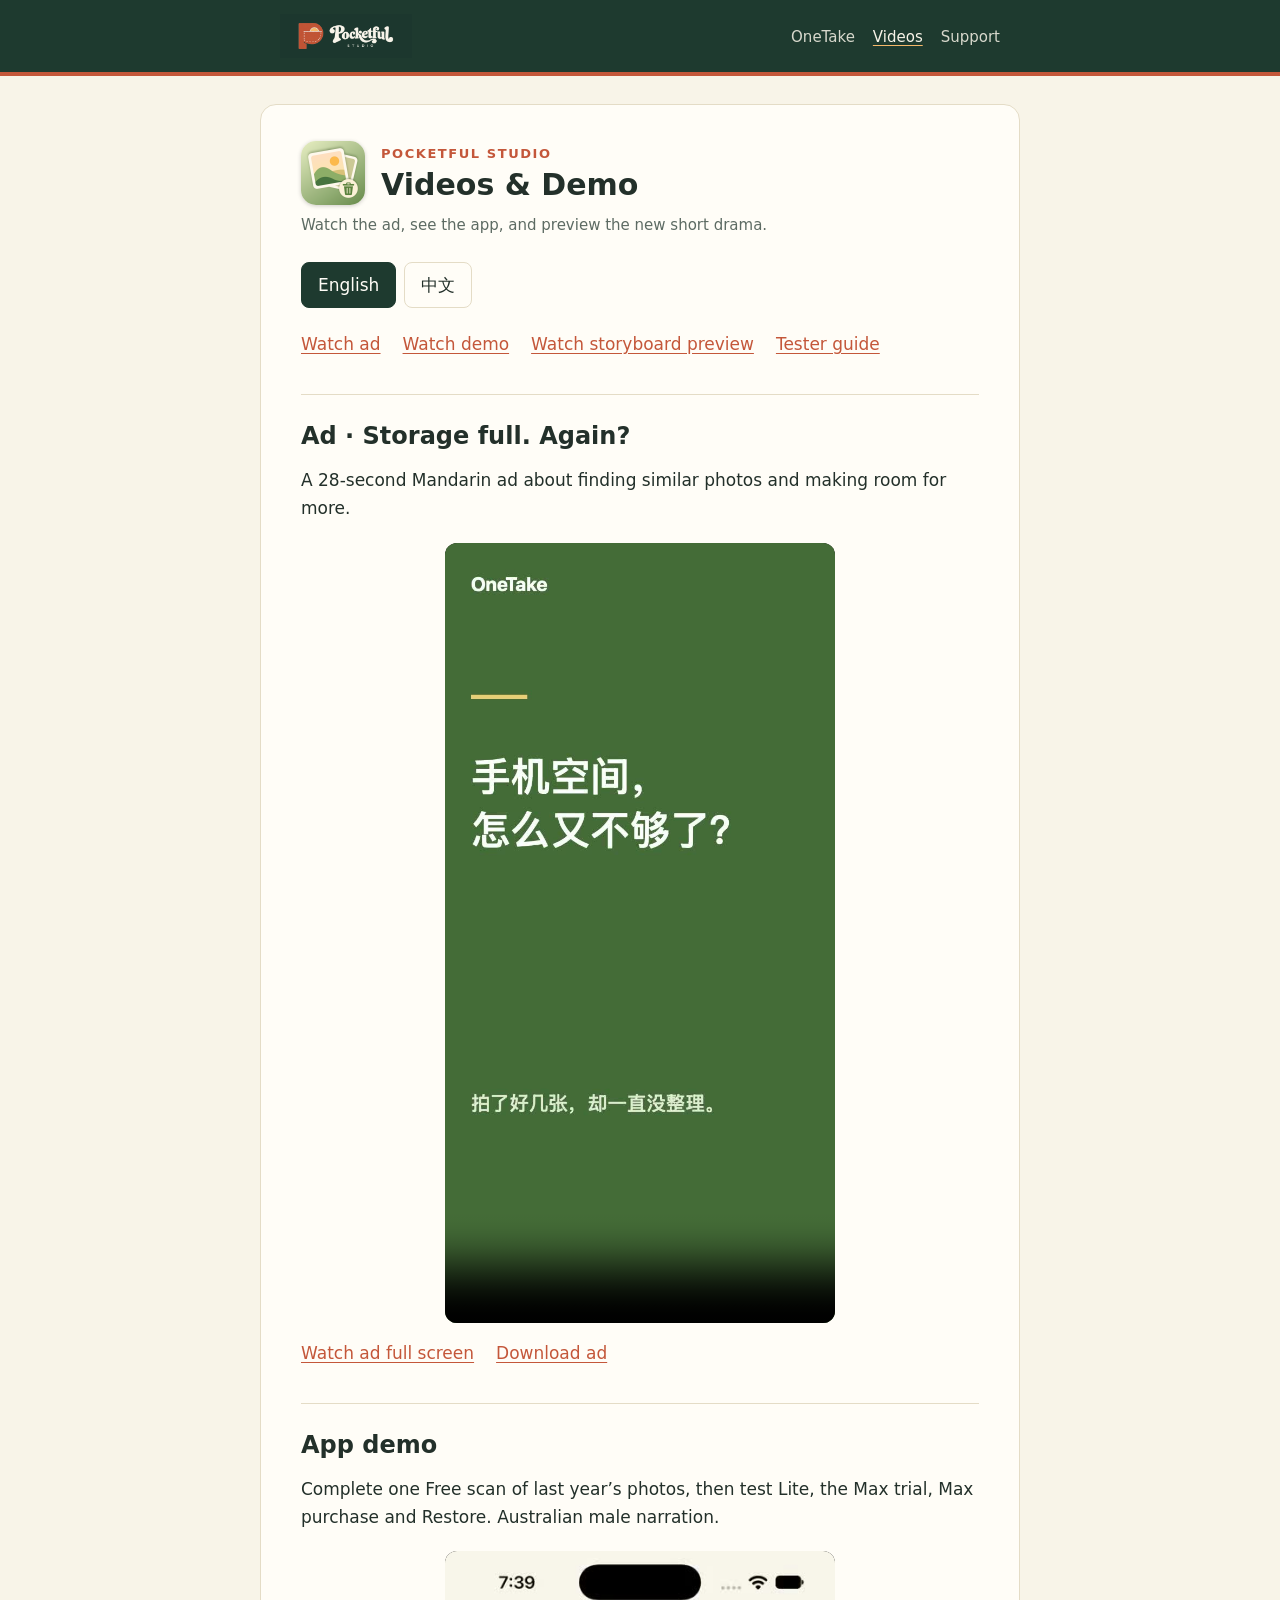
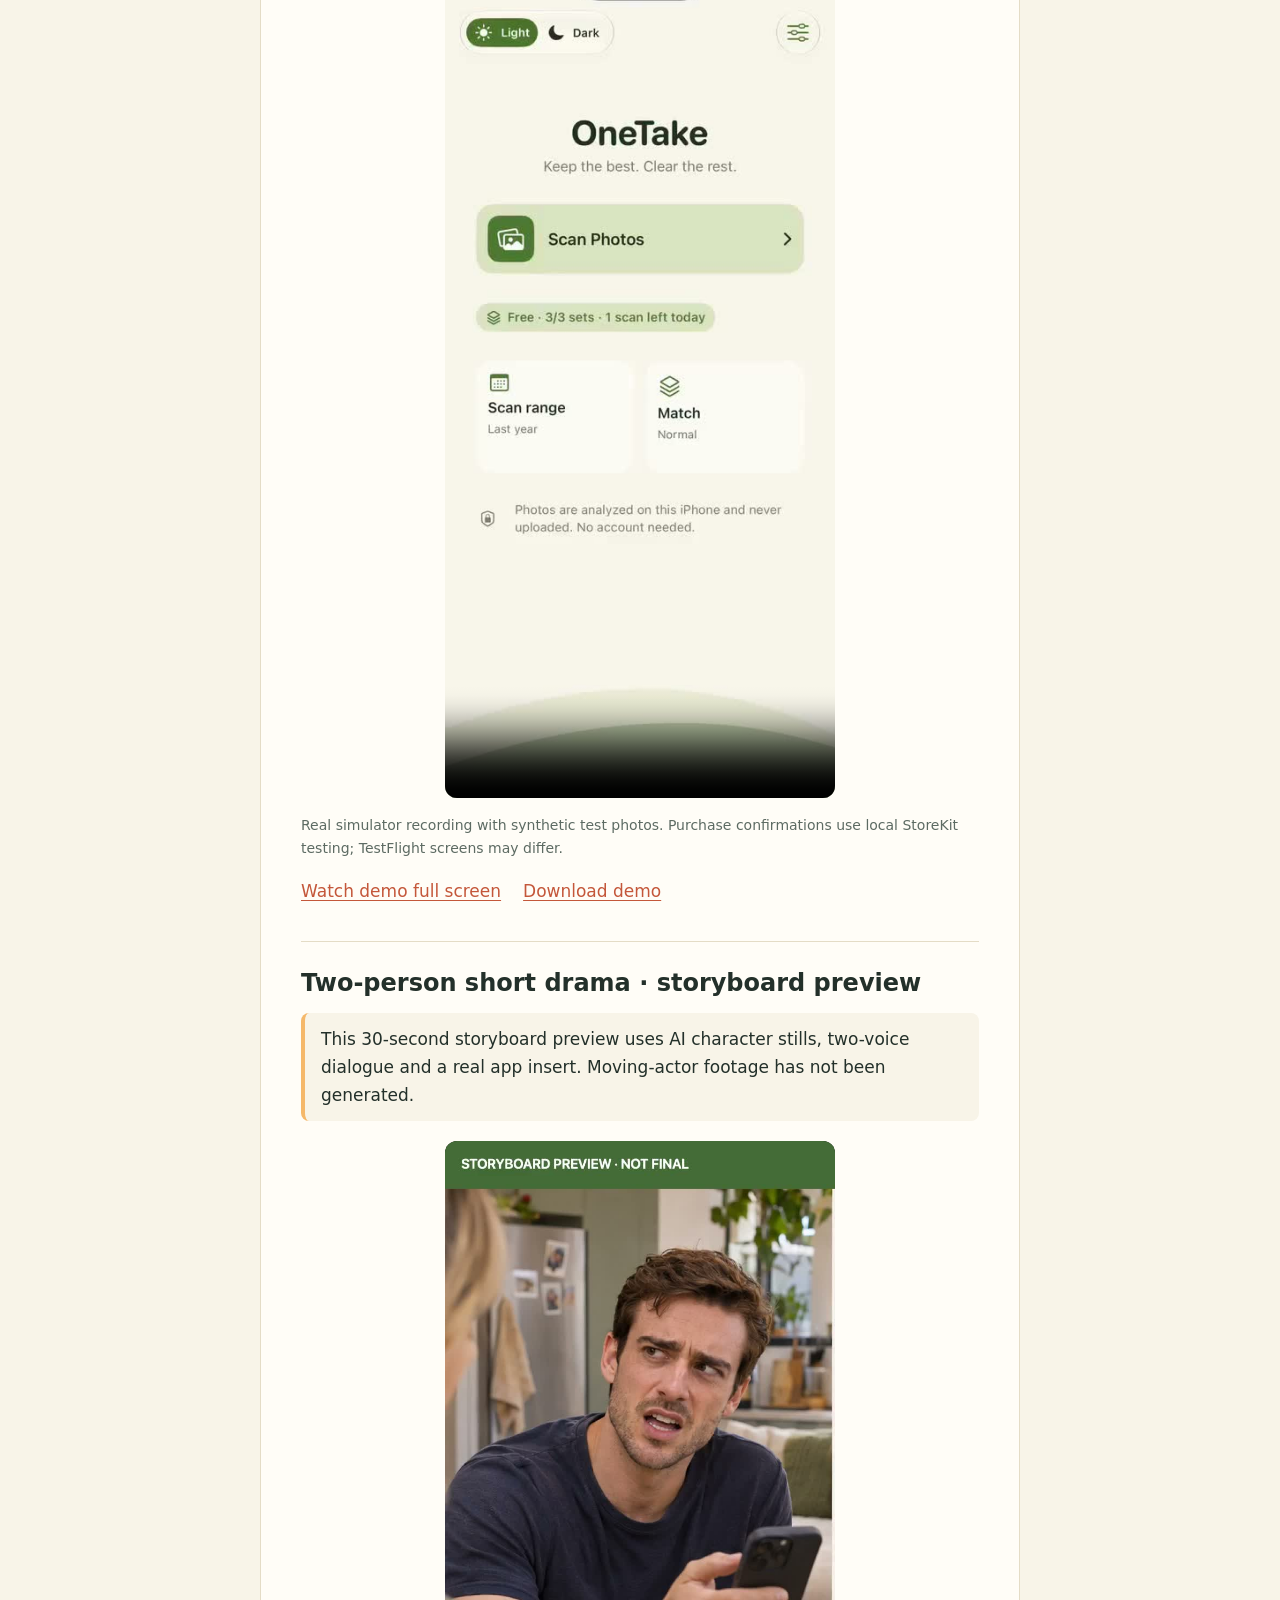
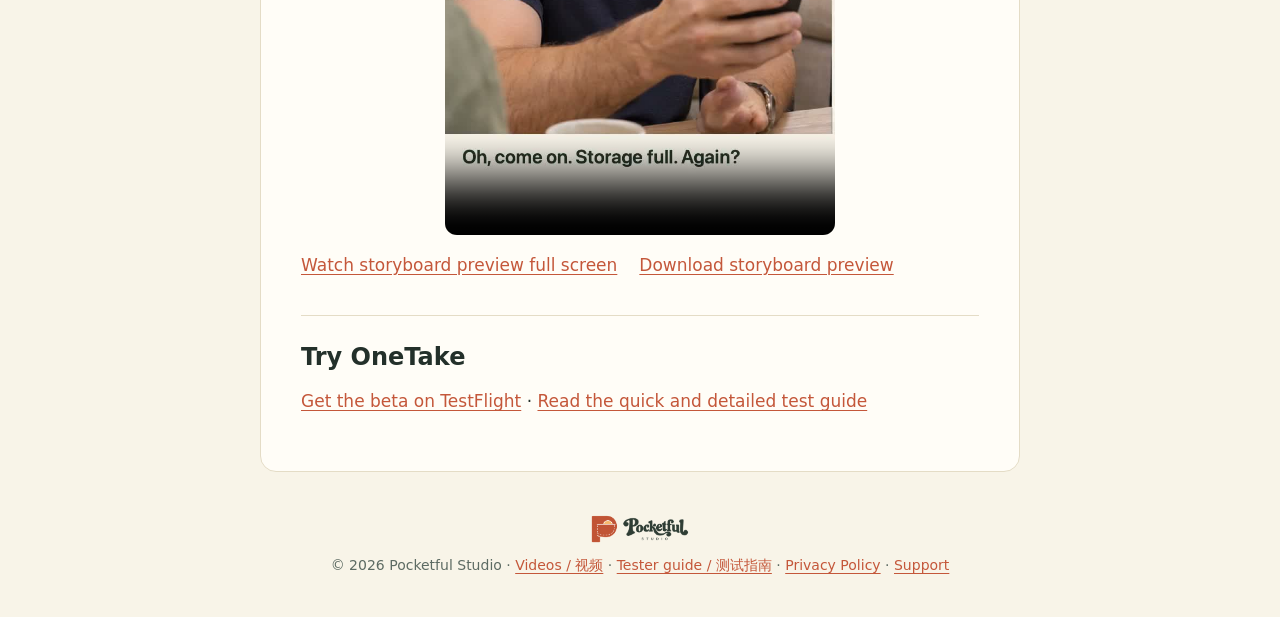
==== demo.html @ b0e09c46 "Publish public OneTake video gallery and bilingual tester guide" ====
<!doctype html><html lang="en"><head><meta charset="utf-8"><meta name="viewport" content="width=device-width,initial-scale=1"><meta name="description" content="OneTake ads, narrated English and Chinese demos, and short-drama storyboard previews."><title>Videos & Demo | OneTake · Pocketful Studio</title><link rel="icon" href="assets/favicon.ico"><link rel="apple-touch-icon" href="assets/apple-touch-icon.png"><link rel="stylesheet" href="style.css"><link rel="stylesheet" href="media.css"></head><body><header class="top"><div class="top-inner"><a href="index.html"><img src="assets/pocketful-logo-dark.png" alt="Pocketful Studio"></a><nav><a href="index.html">OneTake</a><a href="demo.html" aria-current="page">Videos</a><a href="support.html">Support</a></nav></div></header><main class="media-page"><div class="doc-head"><img src="assets/onetake-icon.png" alt="OneTake app icon"><div><p class="eyebrow">Pocketful Studio</p><h1 data-language="en">Videos & Demo</h1><h1 data-language="zh" hidden>广告与 Demo</h1></div></div><p class="meta" data-language="en">Watch the ad, see the app, and preview the new short drama.</p><p class="meta" data-language="zh" hidden>观看广告、了解实际操作，预览新的双人短剧。</p><div class="language" role="group" aria-label="Language"><button type="button" data-lang="en" aria-pressed="true">English</button><button type="button" data-lang="zh" aria-pressed="false">中文</button></div><article data-language="en"><nav class="quick-nav" aria-label="Video categories"><a href="#ad-en">Watch ad</a><a href="#demo-en">Watch demo</a><a href="#drama-en">Watch storyboard preview</a><a href="guide.html?lang=en">Tester guide</a></nav><section id="ad-en"><h2>Ad · Storage full. Again?</h2><p>A 28-second Mandarin ad about finding similar photos and making room for more.</p><div class="video-frame"><video controls playsinline preload="metadata" poster="media/OneTake-Chinese-Short-Ad.jpg" aria-label="Mandarin short ad"><source src="media/OneTake-Chinese-Short-Ad.mp4" type="video/mp4"></video></div><div class="video-links"><a href="media/OneTake-Chinese-Short-Ad.mp4">Watch ad full screen</a><a href="media/OneTake-Chinese-Short-Ad.mp4" download>Download ad</a></div></section><section id="demo-en"><h2>App demo</h2><p>Complete one Free scan of last year’s photos, then test Lite, the Max trial, Max purchase and Restore. Australian male narration.</p><div class="video-frame"><video controls playsinline preload="metadata" poster="media/OneTake-English-Australian-Demo.jpg" aria-label="Australian English app demo"><source src="media/OneTake-English-Australian-Demo.mp4" type="video/mp4"><track kind="captions" src="media/captions-en.vtt" srclang="en" label="English chapters"></video></div><p class="small">Real simulator recording with synthetic test photos. Purchase confirmations use local StoreKit testing; TestFlight screens may differ.</p><div class="video-links"><a href="media/OneTake-English-Australian-Demo.mp4">Watch demo full screen</a><a href="media/OneTake-English-Australian-Demo.mp4" download>Download demo</a></div></section><section id="drama-en"><h2>Two-person short drama · storyboard preview</h2><p class="notice">This 30-second storyboard preview uses AI character stills, two-voice dialogue and a real app insert. Moving-actor footage has not been generated.</p><div class="video-frame"><video controls playsinline preload="metadata" poster="media/OneTake-Storyboard-Preview-EN.jpg" aria-label="English short-drama storyboard preview"><source src="media/OneTake-Storyboard-Preview-EN.mp4" type="video/mp4"></video></div><div class="video-links"><a href="media/OneTake-Storyboard-Preview-EN.mp4">Watch storyboard preview full screen</a><a href="media/OneTake-Storyboard-Preview-EN.mp4" download>Download storyboard preview</a></div></section><section><h2>Try OneTake</h2><p><a href="https://testflight.apple.com/join/ETs18Y3J">Get the beta on TestFlight</a> · <a href="guide.html?lang=en">Read the quick and detailed test guide</a></p></section></article><article data-language="zh" hidden><nav class="quick-nav" aria-label="视频分类"><a href="#ad-zh">观看广告</a><a href="#demo-zh">观看 Demo</a><a href="#drama-zh">观看分镜预演</a><a href="guide.html?lang=zh">测试指南</a></nav><section id="ad-zh"><h2>广告 · 手机空间，怎么又不够了？</h2><p>28 秒普通话广告。找出相似照片，留下喜欢的，腾出手机空间。</p><div class="video-frame"><video controls playsinline preload="metadata" poster="media/OneTake-Chinese-Short-Ad.jpg" aria-label="中文广告"><source src="media/OneTake-Chinese-Short-Ad.mp4" type="video/mp4"></video></div><div class="video-links"><a href="media/OneTake-Chinese-Short-Ad.mp4">全屏观看广告</a><a href="media/OneTake-Chinese-Short-Ad.mp4" download>下载广告</a></div></section><section id="demo-zh"><h2>操作 Demo</h2><p>先用免费版查找近一年的照片，再测试 Lite、Max 免费试用、Max 购买和恢复购买。普通话讲解搭配中文操作字幕，画面为英文界面录屏。</p><div class="video-frame"><video controls playsinline preload="metadata" poster="media/OneTake-Chinese-Demo.jpg" aria-label="中文操作 Demo"><source src="media/OneTake-Chinese-Demo.mp4" type="video/mp4"><track kind="captions" src="media/captions-zh.vtt" srclang="zh" label="中文章节"></video></div><p class="small">真实模拟器录屏，使用合成测试照片；购买确认来自本地 StoreKit 测试。TestFlight 的确认页可能不同。</p><div class="video-links"><a href="media/OneTake-Chinese-Demo.mp4">全屏观看 Demo</a><a href="media/OneTake-Chinese-Demo.mp4" download>下载 Demo</a></div></section><section id="drama-zh"><h2>双人短剧 · 分镜预演</h2><p class="notice">这是 30 秒有声分镜预演：AI 角色静帧、男女对白和真实应用画面。动态人物表演尚未生成。</p><div class="video-frame"><video controls playsinline preload="metadata" poster="media/OneTake-Storyboard-Preview-ZH.jpg" aria-label="中文双人短剧分镜预演"><source src="media/OneTake-Storyboard-Preview-ZH.mp4" type="video/mp4"></video></div><div class="video-links"><a href="media/OneTake-Storyboard-Preview-ZH.mp4">全屏观看分镜预演</a><a href="media/OneTake-Storyboard-Preview-ZH.mp4" download>下载预演</a></div></section><section><h2>试试 OneTake</h2><p><a href="https://testflight.apple.com/join/ETs18Y3J">通过 TestFlight 下载测试版</a> · <a href="guide.html?lang=zh">查看精简与详细测试步骤</a></p></section></article></main><footer><img src="assets/pocketful-logo.png" alt="Pocketful Studio">&copy; 2026 Pocketful Studio &middot; <a href="demo.html">Videos / 视频</a> &middot; <a href="guide.html">Tester guide / 测试指南</a> &middot; <a href="privacy.html">Privacy Policy</a> &middot; <a href="support.html">Support</a></footer><script>
const storage={get(k){try{return localStorage.getItem(k)}catch{return null}},set(k,v){try{localStorage.setItem(k,v)}catch{}}};
let checked=JSON.parse(storage.get('onetake-checks')||'[]');
function refresh(){document.querySelectorAll('[data-step]').forEach(c=>{c.checked=checked.includes(Number(c.dataset.step));c.closest('li').classList.toggle('is-done',c.checked)});document.querySelectorAll('[data-count]').forEach(c=>c.textContent=checked.length)}
function language(l){document.documentElement.lang=l==='zh'?'zh-CN':'en';document.querySelectorAll('[data-language]').forEach(a=>a.hidden=a.dataset.language!==l);document.querySelectorAll('[data-lang]').forEach(b=>b.setAttribute('aria-pressed',b.dataset.lang===l));storage.set('onetake-language',l);document.querySelectorAll('video').forEach(v=>v.pause())}
document.querySelectorAll('[data-lang]').forEach(b=>b.onclick=()=>language(b.dataset.lang));
document.querySelectorAll('[data-step]').forEach(c=>c.onchange=()=>{const n=Number(c.dataset.step);checked=c.checked?[...new Set([...checked,n])]:checked.filter(x=>x!==n);storage.set('onetake-checks',JSON.stringify(checked));refresh()});
document.querySelectorAll('[data-reset]').forEach(b=>b.onclick=()=>{checked=[];storage.set('onetake-checks','[]');refresh()});document.querySelectorAll('.print').forEach(b=>b.onclick=()=>{document.querySelectorAll('.full-sop').forEach(d=>{d.open=true;d.querySelector('.sop').innerHTML=d.querySelector('template').innerHTML});window.print()});
document.querySelectorAll('.full-sop').forEach(d=>d.addEventListener('toggle',()=>{d.querySelector('.sop').innerHTML=d.open?d.querySelector('template').innerHTML:''}));
const requested=new URLSearchParams(location.search).get('lang');language(requested==='zh'||(!requested&&storage.get('onetake-language')==='zh')?'zh':'en');refresh();
</script></body></html>
---- style.css ----
:root {
  --green: #1e3a2f;
  --terracotta: #c4573a;
  --sun: #f5b86a;
  --cream: #f8f4e8;
  --paper: #fffdf7;
  --ink: #23302a;
  --muted: #5d6b63;
  --line: #e4dcc6;
}
@media (prefers-color-scheme: dark) {
  :root {
    --paper: #17251f;
    --cream: #111c17;
    --ink: #ece7d8;
    --muted: #a3b0a7;
    --line: #2c4036;
    --terracotta: #e07a5c;
  }
}
* { box-sizing: border-box; }
html { -webkit-text-size-adjust: 100%; }
body {
  margin: 0;
  background: var(--cream);
  color: var(--ink);
  font: 17px/1.65 -apple-system, BlinkMacSystemFont, "Segoe UI", system-ui, sans-serif;
}
a { color: var(--terracotta); text-underline-offset: 3px; }
.top { background: var(--green); border-bottom: 4px solid var(--terracotta); }
.top-inner {
  max-width: 760px; margin: 0 auto; padding: 14px 20px;
  display: flex; align-items: center; justify-content: space-between; gap: 16px;
}
.top img { height: 44px; width: auto; display: block; }
.top nav a { color: #f8f4e8; text-decoration: none; font-size: 15px; margin-left: 18px; opacity: .85; }
.top nav a:hover, .top nav a[aria-current] { opacity: 1; text-decoration: underline; text-decoration-color: var(--sun); }
main {
  max-width: 760px; margin: 28px auto 40px; padding: 36px 40px 40px;
  background: var(--paper); border: 1px solid var(--line); border-radius: 16px;
}
.doc-head { display: flex; align-items: center; gap: 16px; margin-bottom: 8px; }
.doc-head img { width: 64px; height: 64px; border-radius: 15px; box-shadow: 0 1px 4px rgba(0,0,0,.2); }
.eyebrow { margin: 0; font-size: 13px; letter-spacing: .12em; text-transform: uppercase; color: var(--terracotta); font-weight: 600; }
h1 { margin: 2px 0 0; font-size: 30px; line-height: 1.2; }
.meta { color: var(--muted); font-size: 15px; margin: 6px 0 24px; }
.summary {
  background: var(--cream); border-left: 4px solid var(--sun); border-radius: 8px;
  padding: 14px 18px; margin: 0 0 8px;
}
.summary strong { display: block; margin-bottom: 4px; }
.summary ul { margin: 0; padding-left: 20px; }
main ul li { margin: 4px 0; }
h2 { font-size: 20px; margin: 32px 0 6px; padding-top: 22px; border-top: 1px solid var(--line); }
h2 .n { color: var(--terracotta); margin-right: 8px; font-variant-numeric: tabular-nums; }
p { margin: 8px 0; }
.links { list-style: none; padding: 0; margin: 20px 0 0; display: grid; gap: 12px; }
.links a {
  display: block; padding: 16px 18px; border: 1px solid var(--line); border-radius: 12px;
  text-decoration: none; color: var(--ink); background: var(--cream);
}
.links a:hover { border-color: var(--terracotta); }
.links b { display: block; color: var(--terracotta); }
.links span { color: var(--muted); font-size: 15px; }
footer { max-width: 760px; margin: 0 auto 40px; padding: 0 20px; text-align: center; color: var(--muted); font-size: 14px; }
footer img { height: 34px; width: auto; display: block; margin: 0 auto 8px; }
@media (max-width: 600px) {
  main { margin: 16px 12px 28px; padding: 24px 20px 28px; }
  .top nav a { margin-left: 12px; }
  .top img { height: 36px; }
  h1 { font-size: 26px; }
}
---- media.css ----
.media-page .language{display:flex;flex-wrap:wrap;gap:8px;margin:20px 0}.language button,.reset,.print{font:inherit;cursor:pointer}.language button{padding:8px 16px;border:1px solid var(--line);border-radius:8px;background:var(--paper);color:var(--ink)}.language button[aria-pressed=true]{background:var(--green);border-color:var(--green);color:#fffdf7}.media-page .quick-nav{display:flex;flex-wrap:wrap;gap:12px 22px;margin:22px 0}.media-page a:focus-visible,.media-page button:focus-visible,.media-page summary:focus-visible,.media-page input:focus-visible{outline:3px solid var(--terracotta);outline-offset:4px}.media-page h2{font-size:24px;margin-top:36px}.media-page section>p{margin:10px 0 16px}.video-frame{max-width:390px;margin:20px auto 16px;background:#000;border-radius:12px;overflow:hidden;line-height:0}.video-frame video{width:100%;height:auto;display:block}.media-page .video-links{display:flex;flex-wrap:wrap;gap:12px 22px;margin:16px 0}.media-page .notice{background:var(--cream);border-left:4px solid var(--sun);padding:12px 16px;border-radius:8px}.media-page .flow{display:block;width:min(100%,320px);height:auto;margin:24px auto}.media-page details{margin:14px 0}.media-page summary{cursor:pointer;font-weight:600}.media-page .steps{list-style:none;padding:0}.media-page .steps>li{position:relative;padding:12px 0 12px 34px}.media-page .check{position:absolute;left:0;top:18px;width:20px;height:20px;accent-color:var(--terracotta)}.media-page .steps details{margin:0}.media-page .steps summary{list-style:none}.media-page .steps summary::after{content:' +';color:var(--terracotta)}.media-page .steps details[open] summary::after{content:' −'}.media-page .steps li.is-done summary{text-decoration:line-through}.media-page .steps p{margin-top:12px}.media-page .progress{color:var(--muted);font-size:15px}.media-page .reset,.media-page .print{background:none;border:0;padding:6px 0;color:var(--terracotta);text-decoration:underline;text-underline-offset:3px}.media-page .full-sop{border-top:1px solid var(--line);padding-top:22px;margin-top:28px}.media-page .full-sop>summary{font-size:20px}.media-page .sop{margin-top:24px}.media-page .sop h2{font-size:20px}.media-page .sop h3{font-size:18px;margin-top:26px}.media-page .downloads{display:flex;flex-wrap:wrap;gap:12px 22px;margin:22px 0}.media-page .small{font-size:14px;color:var(--muted)}[hidden]{display:none!important}@media(max-width:420px){.top-inner{flex-wrap:wrap;gap:12px}.top nav{display:flex;gap:16px;flex-wrap:wrap}.top nav a{margin-left:0}.doc-head{align-items:flex-start;gap:12px}.doc-head img{width:52px;height:52px}.media-page h1{font-size:25px}.media-page .video-frame{border-radius:8px}}@media print{.top,.language,.quick-nav,video,.video-links,.reset,.downloads{display:none}.media-page{border:0;margin:0;max-width:none}.media-page .steps details>p{display:block}}
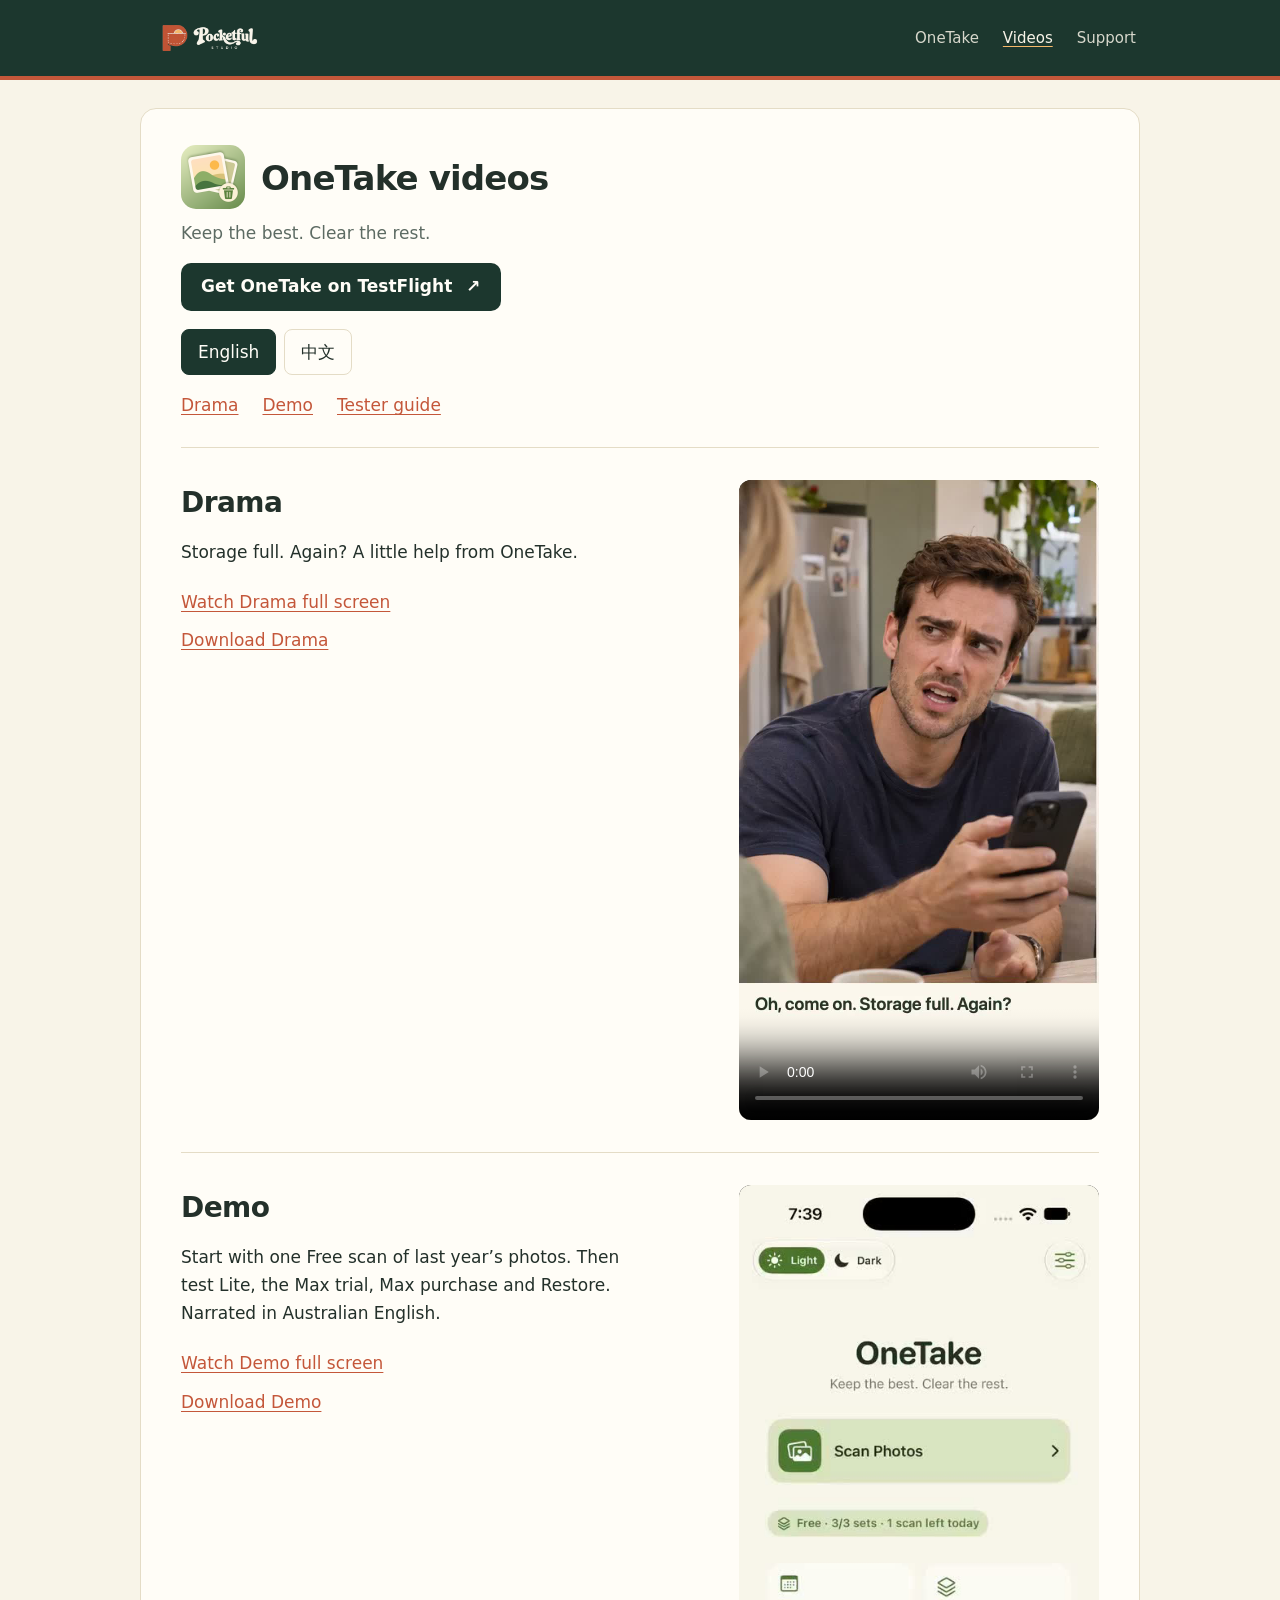
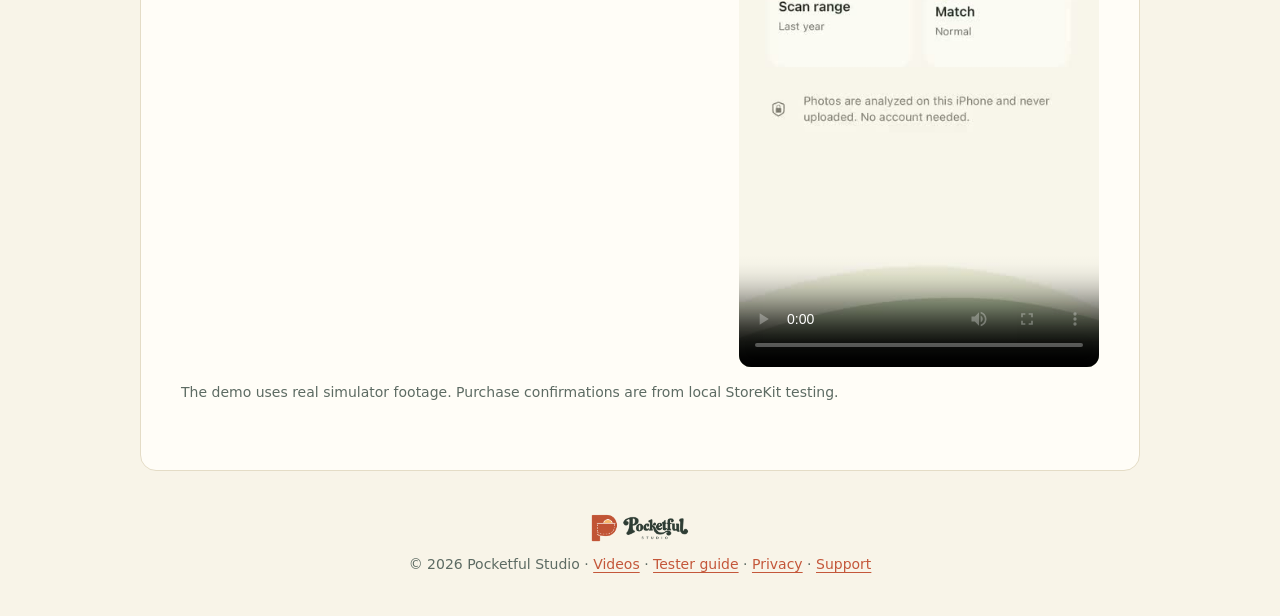
==== commit ceb091e5: "Put Drama first and simplify OneTake video navigation" ====
--- a/demo.html
+++ b/demo.html
@@ -1,11 +1,11 @@
-<!doctype html><html lang="en"><head><meta charset="utf-8"><meta name="viewport" content="width=device-width,initial-scale=1"><meta name="description" content="OneTake ads, narrated English and Chinese demos, and short-drama storyboard previews."><title>Videos & Demo | OneTake · Pocketful Studio</title><link rel="icon" href="assets/favicon.ico"><link rel="apple-touch-icon" href="assets/apple-touch-icon.png"><link rel="stylesheet" href="style.css"><link rel="stylesheet" href="media.css"></head><body><header class="top"><div class="top-inner"><a href="index.html"><img src="assets/pocketful-logo-dark.png" alt="Pocketful Studio"></a><nav><a href="index.html">OneTake</a><a href="demo.html" aria-current="page">Videos</a><a href="support.html">Support</a></nav></div></header><main class="media-page"><div class="doc-head"><img src="assets/onetake-icon.png" alt="OneTake app icon"><div><p class="eyebrow">Pocketful Studio</p><h1 data-language="en">Videos & Demo</h1><h1 data-language="zh" hidden>广告与 Demo</h1></div></div><p class="meta" data-language="en">Watch the ad, see the app, and preview the new short drama.</p><p class="meta" data-language="zh" hidden>观看广告、了解实际操作，预览新的双人短剧。</p><div class="language" role="group" aria-label="Language"><button type="button" data-lang="en" aria-pressed="true">English</button><button type="button" data-lang="zh" aria-pressed="false">中文</button></div><article data-language="en"><nav class="quick-nav" aria-label="Video categories"><a href="#ad-en">Watch ad</a><a href="#demo-en">Watch demo</a><a href="#drama-en">Watch storyboard preview</a><a href="guide.html?lang=en">Tester guide</a></nav><section id="ad-en"><h2>Ad · Storage full. Again?</h2><p>A 28-second Mandarin ad about finding similar photos and making room for more.</p><div class="video-frame"><video controls playsinline preload="metadata" poster="media/OneTake-Chinese-Short-Ad.jpg" aria-label="Mandarin short ad"><source src="media/OneTake-Chinese-Short-Ad.mp4" type="video/mp4"></video></div><div class="video-links"><a href="media/OneTake-Chinese-Short-Ad.mp4">Watch ad full screen</a><a href="media/OneTake-Chinese-Short-Ad.mp4" download>Download ad</a></div></section><section id="demo-en"><h2>App demo</h2><p>Complete one Free scan of last year’s photos, then test Lite, the Max trial, Max purchase and Restore. Australian male narration.</p><div class="video-frame"><video controls playsinline preload="metadata" poster="media/OneTake-English-Australian-Demo.jpg" aria-label="Australian English app demo"><source src="media/OneTake-English-Australian-Demo.mp4" type="video/mp4"><track kind="captions" src="media/captions-en.vtt" srclang="en" label="English chapters"></video></div><p class="small">Real simulator recording with synthetic test photos. Purchase confirmations use local StoreKit testing; TestFlight screens may differ.</p><div class="video-links"><a href="media/OneTake-English-Australian-Demo.mp4">Watch demo full screen</a><a href="media/OneTake-English-Australian-Demo.mp4" download>Download demo</a></div></section><section id="drama-en"><h2>Two-person short drama · storyboard preview</h2><p class="notice">This 30-second storyboard preview uses AI character stills, two-voice dialogue and a real app insert. Moving-actor footage has not been generated.</p><div class="video-frame"><video controls playsinline preload="metadata" poster="media/OneTake-Storyboard-Preview-EN.jpg" aria-label="English short-drama storyboard preview"><source src="media/OneTake-Storyboard-Preview-EN.mp4" type="video/mp4"></video></div><div class="video-links"><a href="media/OneTake-Storyboard-Preview-EN.mp4">Watch storyboard preview full screen</a><a href="media/OneTake-Storyboard-Preview-EN.mp4" download>Download storyboard preview</a></div></section><section><h2>Try OneTake</h2><p><a href="https://testflight.apple.com/join/ETs18Y3J">Get the beta on TestFlight</a> · <a href="guide.html?lang=en">Read the quick and detailed test guide</a></p></section></article><article data-language="zh" hidden><nav class="quick-nav" aria-label="视频分类"><a href="#ad-zh">观看广告</a><a href="#demo-zh">观看 Demo</a><a href="#drama-zh">观看分镜预演</a><a href="guide.html?lang=zh">测试指南</a></nav><section id="ad-zh"><h2>广告 · 手机空间，怎么又不够了？</h2><p>28 秒普通话广告。找出相似照片，留下喜欢的，腾出手机空间。</p><div class="video-frame"><video controls playsinline preload="metadata" poster="media/OneTake-Chinese-Short-Ad.jpg" aria-label="中文广告"><source src="media/OneTake-Chinese-Short-Ad.mp4" type="video/mp4"></video></div><div class="video-links"><a href="media/OneTake-Chinese-Short-Ad.mp4">全屏观看广告</a><a href="media/OneTake-Chinese-Short-Ad.mp4" download>下载广告</a></div></section><section id="demo-zh"><h2>操作 Demo</h2><p>先用免费版查找近一年的照片，再测试 Lite、Max 免费试用、Max 购买和恢复购买。普通话讲解搭配中文操作字幕，画面为英文界面录屏。</p><div class="video-frame"><video controls playsinline preload="metadata" poster="media/OneTake-Chinese-Demo.jpg" aria-label="中文操作 Demo"><source src="media/OneTake-Chinese-Demo.mp4" type="video/mp4"><track kind="captions" src="media/captions-zh.vtt" srclang="zh" label="中文章节"></video></div><p class="small">真实模拟器录屏，使用合成测试照片；购买确认来自本地 StoreKit 测试。TestFlight 的确认页可能不同。</p><div class="video-links"><a href="media/OneTake-Chinese-Demo.mp4">全屏观看 Demo</a><a href="media/OneTake-Chinese-Demo.mp4" download>下载 Demo</a></div></section><section id="drama-zh"><h2>双人短剧 · 分镜预演</h2><p class="notice">这是 30 秒有声分镜预演：AI 角色静帧、男女对白和真实应用画面。动态人物表演尚未生成。</p><div class="video-frame"><video controls playsinline preload="metadata" poster="media/OneTake-Storyboard-Preview-ZH.jpg" aria-label="中文双人短剧分镜预演"><source src="media/OneTake-Storyboard-Preview-ZH.mp4" type="video/mp4"></video></div><div class="video-links"><a href="media/OneTake-Storyboard-Preview-ZH.mp4">全屏观看分镜预演</a><a href="media/OneTake-Storyboard-Preview-ZH.mp4" download>下载预演</a></div></section><section><h2>试试 OneTake</h2><p><a href="https://testflight.apple.com/join/ETs18Y3J">通过 TestFlight 下载测试版</a> · <a href="guide.html?lang=zh">查看精简与详细测试步骤</a></p></section></article></main><footer><img src="assets/pocketful-logo.png" alt="Pocketful Studio">&copy; 2026 Pocketful Studio &middot; <a href="demo.html">Videos / 视频</a> &middot; <a href="guide.html">Tester guide / 测试指南</a> &middot; <a href="privacy.html">Privacy Policy</a> &middot; <a href="support.html">Support</a></footer><script>
+<!doctype html><html lang="en"><head><meta charset="utf-8"><meta name="viewport" content="width=device-width,initial-scale=1"><title>Videos | OneTake · Pocketful Studio</title><meta name="description" content="OneTake drama and app demos. Download the beta on TestFlight."><link rel="icon" href="assets/favicon.ico"><link rel="apple-touch-icon" href="assets/apple-touch-icon.png"><link rel="stylesheet" href="style.css?v=drama-first"><link rel="stylesheet" href="media.css?v=drama-first"></head><body><header class="top"><div class="top-inner"><a class="brand" href="index.html" aria-label="Pocketful Studio home"><img src="assets/pocketful-logo-dark.png" alt="Pocketful Studio"></a><nav aria-label="Main navigation"><a href="index.html">OneTake</a><a href="demo.html" aria-current="page">Videos</a><a href="support.html">Support</a></nav></div></header><main class="media-page video-gallery"><div class="doc-head"><img src="assets/onetake-icon.png" alt="OneTake app icon"><div><h1 data-language="en">OneTake videos</h1><h1 data-language="zh" hidden>教学视频</h1></div></div><p class="meta" data-language="en">Keep the best. Clear the rest.</p><p class="meta" data-language="zh" hidden>留下喜欢的，腾出手机空间。</p><div class="download-cta"><a class="testflight-button" data-language="en" href="https://testflight.apple.com/join/ETs18Y3J">Get OneTake on TestFlight <span aria-hidden="true">↗</span></a><a class="testflight-button" data-language="zh" href="https://testflight.apple.com/join/ETs18Y3J" hidden>通过 TestFlight 下载 OneTake <span aria-hidden="true">↗</span></a></div><div class="language" role="group" aria-label="Language"><button type="button" data-lang="en" aria-pressed="true">English</button><button type="button" data-lang="zh" aria-pressed="false">中文</button></div><article data-language="en"><nav class="quick-nav" aria-label="Video categories"><a href="#drama-en">Drama</a><a href="#demo-en">Demo</a><a href="guide.html?lang=en">Tester guide</a></nav><section class="video-section" id="drama-en"><div class="video-copy"><h2>Drama</h2><p>Storage full. Again? A little help from OneTake.</p><div class="video-links"><a href="media/OneTake-Drama-EN.mp4">Watch Drama full screen</a><a href="media/OneTake-Drama-EN.mp4" download>Download Drama</a></div></div><div class="video-frame"><video controls playsinline preload="metadata" poster="media/OneTake-Drama-EN.jpg" aria-label="Drama — English"><source src="media/OneTake-Drama-EN.mp4" type="video/mp4"></video></div></section><section class="video-section" id="demo-en"><div class="video-copy"><h2>Demo</h2><p>Start with one Free scan of last year’s photos. Then test Lite, the Max trial, Max purchase and Restore. Narrated in Australian English.</p><div class="video-links"><a href="media/OneTake-English-Australian-Demo.mp4">Watch Demo full screen</a><a href="media/OneTake-English-Australian-Demo.mp4" download>Download Demo</a></div></div><div class="video-frame"><video controls playsinline preload="metadata" poster="media/OneTake-English-Australian-Demo.jpg" aria-label="Demo — English"><source src="media/OneTake-English-Australian-Demo.mp4" type="video/mp4"><track kind="captions" src="media/captions-en.vtt" srclang="en" label="English chapters"></video></div></section><p class="recording-note">The demo uses real simulator footage. Purchase confirmations are from local StoreKit testing.</p></article><article data-language="zh" hidden><nav class="quick-nav" aria-label="视频分类"><a href="#drama-zh">Drama</a><a href="#demo-zh">Demo</a><a href="#ad-zh">27 秒广告</a><a href="guide.html?lang=zh">测试指南</a></nav><section class="video-section" id="drama-zh"><div class="video-copy"><h2>Drama</h2><p>手机空间怎么又不够了？这次试试 OneTake。</p><div class="video-links"><a href="media/OneTake-Drama-ZH.mp4">全屏观看 Drama</a><a href="media/OneTake-Drama-ZH.mp4" download>下载 Drama</a></div></div><div class="video-frame"><video controls playsinline preload="metadata" poster="media/OneTake-Drama-ZH.jpg" aria-label="Drama — 中文"><source src="media/OneTake-Drama-ZH.mp4" type="video/mp4"></video></div></section><section class="video-section" id="demo-zh"><div class="video-copy"><h2>Demo</h2><p>先用免费版查找近一年的照片，再测试 Lite、Max 免费试用、Max 购买和恢复购买。中文讲解搭配中文操作字幕。</p><div class="video-links"><a href="media/OneTake-Chinese-Demo.mp4">全屏观看 Demo</a><a href="media/OneTake-Chinese-Demo.mp4" download>下载 Demo</a></div></div><div class="video-frame"><video controls playsinline preload="metadata" poster="media/OneTake-Chinese-Demo.jpg" aria-label="Demo — 中文"><source src="media/OneTake-Chinese-Demo.mp4" type="video/mp4"><track kind="captions" src="media/captions-zh.vtt" srclang="zh" label="中文章节"></video></div></section><p class="recording-note">Demo 为英文界面的真实模拟器录屏；购买确认来自本地 StoreKit 测试。</p><section class="video-section" id="ad-zh"><div class="video-copy"><h2>27 秒广告</h2><p>找出相似照片，留下喜欢的，腾出手机空间。</p><div class="video-links"><a href="media/OneTake-Chinese-Short-Ad.mp4">全屏观看 27 秒广告</a><a href="media/OneTake-Chinese-Short-Ad.mp4" download>下载 27 秒广告</a></div></div><div class="video-frame"><video controls playsinline preload="metadata" poster="media/OneTake-Chinese-Short-Ad.jpg" aria-label="27 秒广告 — 中文"><source src="media/OneTake-Chinese-Short-Ad.mp4" type="video/mp4"></video></div></section></article></main><footer><img src="assets/pocketful-logo.png" alt="Pocketful Studio">&copy; 2026 Pocketful Studio · <a href="demo.html">Videos</a> · <a href="guide.html">Tester guide</a> · <a href="privacy.html">Privacy</a> · <a href="support.html">Support</a></footer><script>
 const storage={get(k){try{return localStorage.getItem(k)}catch{return null}},set(k,v){try{localStorage.setItem(k,v)}catch{}}};
 let checked=JSON.parse(storage.get('onetake-checks')||'[]');
 function refresh(){document.querySelectorAll('[data-step]').forEach(c=>{c.checked=checked.includes(Number(c.dataset.step));c.closest('li').classList.toggle('is-done',c.checked)});document.querySelectorAll('[data-count]').forEach(c=>c.textContent=checked.length)}
-function language(l){document.documentElement.lang=l==='zh'?'zh-CN':'en';document.querySelectorAll('[data-language]').forEach(a=>a.hidden=a.dataset.language!==l);document.querySelectorAll('[data-lang]').forEach(b=>b.setAttribute('aria-pressed',b.dataset.lang===l));storage.set('onetake-language',l);document.querySelectorAll('video').forEach(v=>v.pause())}
+function language(l){document.documentElement.lang=l==='zh'?'zh-CN':'en';document.querySelectorAll('[data-language]').forEach(a=>a.hidden=a.dataset.language!==l);document.querySelectorAll('[data-lang]').forEach(b=>b.setAttribute('aria-pressed',b.dataset.lang===l));document.querySelectorAll('video').forEach(v=>v.pause())}
 document.querySelectorAll('[data-lang]').forEach(b=>b.onclick=()=>language(b.dataset.lang));
 document.querySelectorAll('[data-step]').forEach(c=>c.onchange=()=>{const n=Number(c.dataset.step);checked=c.checked?[...new Set([...checked,n])]:checked.filter(x=>x!==n);storage.set('onetake-checks',JSON.stringify(checked));refresh()});
 document.querySelectorAll('[data-reset]').forEach(b=>b.onclick=()=>{checked=[];storage.set('onetake-checks','[]');refresh()});document.querySelectorAll('.print').forEach(b=>b.onclick=()=>{document.querySelectorAll('.full-sop').forEach(d=>{d.open=true;d.querySelector('.sop').innerHTML=d.querySelector('template').innerHTML});window.print()});
 document.querySelectorAll('.full-sop').forEach(d=>d.addEventListener('toggle',()=>{d.querySelector('.sop').innerHTML=d.open?d.querySelector('template').innerHTML:''}));
-const requested=new URLSearchParams(location.search).get('lang');language(requested==='zh'||(!requested&&storage.get('onetake-language')==='zh')?'zh':'en');refresh();
+const requested=new URLSearchParams(location.search).get('lang');language(requested==='zh'?'zh':'en');refresh();
 </script></body></html>
--- a/style.css
+++ b/style.css
@@ -1,5 +1,5 @@
 :root {
-  --green: #1e3a2f;
+  --green: #1c372e;
   --terracotta: #c4573a;
   --sun: #f5b86a;
   --cream: #f8f4e8;
@@ -70,3 +70,6 @@
   .top img { height: 36px; }
   h1 { font-size: 26px; }
 }
+
+/* Header colour matches the embedded background of the Pocketful logo. */
+.top-inner{max-width:1040px;padding:16px 24px;gap:24px}.top nav{display:flex;align-items:center;gap:24px}.top nav a{margin-left:0;white-space:nowrap}.top .brand{display:block;line-height:0}.top img{width:132px;height:44px;object-fit:contain}.download-cta{margin:20px 0}.testflight-button{display:inline-flex;align-items:center;justify-content:center;gap:14px;min-height:48px;padding:12px 20px;background:var(--green);color:#fffdf7;border-radius:10px;font-weight:650;text-decoration:none;line-height:1.4}.testflight-button:hover{background:#1c382f}.testflight-button:focus-visible{outline:3px solid var(--terracotta);outline-offset:4px}@media(max-width:600px){.top-inner{padding:12px 16px;gap:12px}.top img{width:96px;height:32px}.top nav{gap:14px}.top nav a{font-size:14px;margin-left:0}.testflight-button{padding:12px 16px}}
--- a/media.css
+++ b/media.css
@@ -1,2 +1,5 @@
 
 .media-page .language{display:flex;flex-wrap:wrap;gap:8px;margin:20px 0}.language button,.reset,.print{font:inherit;cursor:pointer}.language button{padding:8px 16px;border:1px solid var(--line);border-radius:8px;background:var(--paper);color:var(--ink)}.language button[aria-pressed=true]{background:var(--green);border-color:var(--green);color:#fffdf7}.media-page .quick-nav{display:flex;flex-wrap:wrap;gap:12px 22px;margin:22px 0}.media-page a:focus-visible,.media-page button:focus-visible,.media-page summary:focus-visible,.media-page input:focus-visible{outline:3px solid var(--terracotta);outline-offset:4px}.media-page h2{font-size:24px;margin-top:36px}.media-page section>p{margin:10px 0 16px}.video-frame{max-width:390px;margin:20px auto 16px;background:#000;border-radius:12px;overflow:hidden;line-height:0}.video-frame video{width:100%;height:auto;display:block}.media-page .video-links{display:flex;flex-wrap:wrap;gap:12px 22px;margin:16px 0}.media-page .notice{background:var(--cream);border-left:4px solid var(--sun);padding:12px 16px;border-radius:8px}.media-page .flow{display:block;width:min(100%,320px);height:auto;margin:24px auto}.media-page details{margin:14px 0}.media-page summary{cursor:pointer;font-weight:600}.media-page .steps{list-style:none;padding:0}.media-page .steps>li{position:relative;padding:12px 0 12px 34px}.media-page .check{position:absolute;left:0;top:18px;width:20px;height:20px;accent-color:var(--terracotta)}.media-page .steps details{margin:0}.media-page .steps summary{list-style:none}.media-page .steps summary::after{content:' +';color:var(--terracotta)}.media-page .steps details[open] summary::after{content:' −'}.media-page .steps li.is-done summary{text-decoration:line-through}.media-page .steps p{margin-top:12px}.media-page .progress{color:var(--muted);font-size:15px}.media-page .reset,.media-page .print{background:none;border:0;padding:6px 0;color:var(--terracotta);text-decoration:underline;text-underline-offset:3px}.media-page .full-sop{border-top:1px solid var(--line);padding-top:22px;margin-top:28px}.media-page .full-sop>summary{font-size:20px}.media-page .sop{margin-top:24px}.media-page .sop h2{font-size:20px}.media-page .sop h3{font-size:18px;margin-top:26px}.media-page .downloads{display:flex;flex-wrap:wrap;gap:12px 22px;margin:22px 0}.media-page .small{font-size:14px;color:var(--muted)}[hidden]{display:none!important}@media(max-width:420px){.top-inner{flex-wrap:wrap;gap:12px}.top nav{display:flex;gap:16px;flex-wrap:wrap}.top nav a{margin-left:0}.doc-head{align-items:flex-start;gap:12px}.doc-head img{width:52px;height:52px}.media-page h1{font-size:25px}.media-page .video-frame{border-radius:8px}}@media print{.top,.language,.quick-nav,video,.video-links,.reset,.downloads{display:none}.media-page{border:0;margin:0;max-width:none}.media-page .steps details>p{display:block}}
+
+/* Clear, language-specific video order and a compact first screen. */
+.media-page.video-gallery{max-width:1000px}.media-page .doc-head{margin-bottom:10px}.media-page h1{font-size:34px;letter-spacing:-.025em}.media-page .meta{font-size:17px;margin-bottom:14px}.media-page .download-cta{margin:16px 0}.media-page .language{margin:18px 0 12px}.media-page .quick-nav{gap:12px 24px;margin:16px 0 28px}.media-page .video-section{display:grid;grid-template-columns:minmax(0,1fr) minmax(260px,360px);align-items:start;gap:36px;border-top:1px solid var(--line);padding:32px 0}.media-page .video-section h2{border:0;margin:0 0 12px;padding:0;font-size:28px;letter-spacing:-.02em}.media-page .video-section .video-frame{width:100%;margin:0;max-width:360px}.media-page .video-section .video-links{flex-direction:column;align-items:flex-start;gap:10px;margin-top:22px}.media-page .recording-note{font-size:14px;color:var(--muted);margin:-18px 0 26px}.video-gallery .video-copy>p{max-width:42ch}.media-page .doc-head img{box-shadow:none}@media(max-width:760px){.media-page .video-section{grid-template-columns:1fr;gap:18px;padding:24px 0}.media-page .video-section .video-frame{margin:0 auto;max-width:420px}.media-page .video-section .video-links{flex-direction:row;gap:12px 22px;margin:14px 0 0}.media-page h1{font-size:28px}.media-page .video-section h2{font-size:25px}.media-page .doc-head img{width:52px;height:52px}.media-page .quick-nav{margin-bottom:18px}.media-page .recording-note{margin:-8px 0 20px}}
